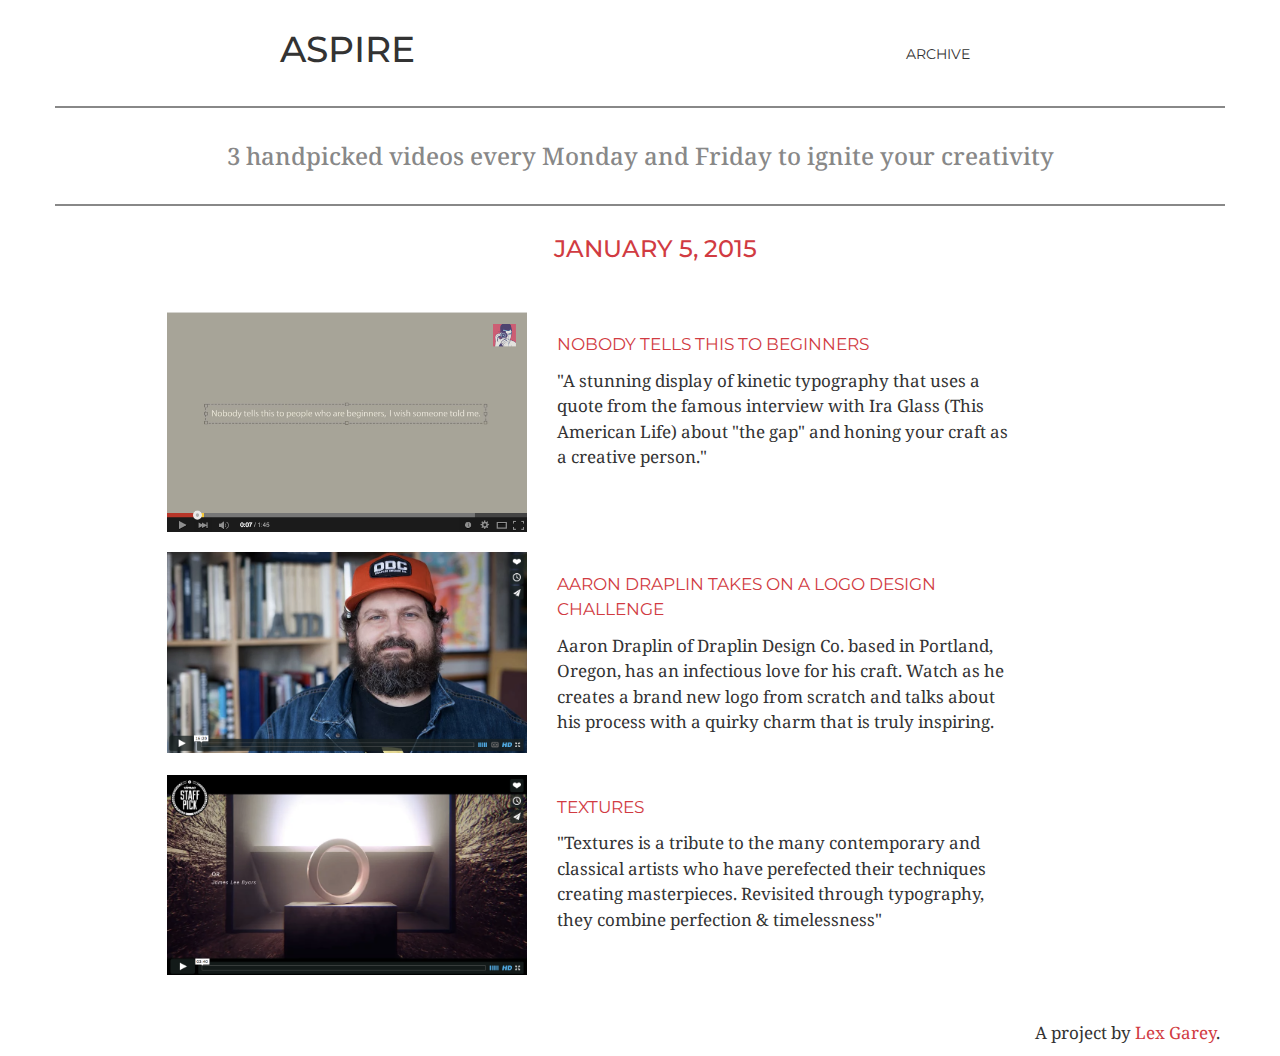
==== archive.html @ 5d82b9f4 "Add archive page & top nav link" ====
<!doctype html>
<html class="no-js">
    <head>
        <meta charset="utf-8">
        <title>Aspire</title>
        <meta name="description" content="">
        <meta name="viewport" content="width=device-width, initial-scale=1">
        <link rel='shortcut icon' type='image/x-icon' href='favicon.ico' />

        <!-- build:css styles/vendor.css -->
        <!-- bower:css -->
        <!-- endbower -->
        <!-- endbuild -->

        <!-- build:css({.tmp,app}) styles/main.css -->
        <link rel="stylesheet" href="styles/main.css">
        <link href='http://fonts.googleapis.com/css?family=Montserrat' rel='stylesheet' type='text/css'>
        <link href='http://fonts.googleapis.com/css?family=Droid+Serif' rel='stylesheet' type='text/css'>
        <!-- endbuild -->

        <!-- build:js scripts/vendor/modernizr.js -->
        <script src="bower_components/modernizr/modernizr.js"></script>
        <!-- endbuild -->
    </head>
    <body>
        <!--[if lt IE 10]>
            <p class="browsehappy">You are using an <strong>outdated</strong> browser. Please <a href="http://browsehappy.com/">upgrade your browser</a> to improve your experience.</p>
        <![endif]-->
        <div class="container">
          <div class="row header">
              <div class="col-md-6">
                <h1 class="logo"><a href="/">ASPIRE</a></h1>
              </div>
              <div class="nav-links col-md-6 ">
                <a href="archive.html">Archive</a>
              </div>
            </div>
       
         
            <div class="row blurb">
              <h2>3 handpicked videos every Monday and Friday to ignite your creativity</h2>
            </div>
          

        <div class="container">
          <div class="row">
              <h3 class="date accent">January 5, 2015</h3>
              </div>
            </div>

            
            <!-- Video 1 -->
            <div class="interview">
            <div class="row">

            <div class="col-md-offset-1 col-md-4 ">
                <img src="images/beginners.png" alt="Nobody Tells Beginners This" class="img-responsive">
            </div> 

            <div class="col-md-5 content">
                <p class="question">
                    <a href="">Nobody Tells This to Beginners</a>
                </p>
                <p>"A stunning display of kinetic typography that uses a quote from the famous interview with Ira Glass (This American Life) about "the gap" and honing your craft as a creative person."</p>
            </div>
          </div>
        </div>

            <!-- Video 2 -->
            <div class="interview">
            <div class="row ">
            <div class="col-md-offset-1 col-md-4 ">
              <img src="images/aaron.png" alt="Aaron Draplin Takes On a Logo Design Challenge" class="img-responsive">
            </div> 

            <div class="col-md-5 content">
              <p class="question">
                <a href="">Aaron Draplin Takes On a Logo Design Challenge</a>
              </p>
              <p>Aaron Draplin of Draplin Design Co. based in Portland, Oregon, has an infectious love for his craft. Watch as he creates a brand new logo from scratch and talks about his process with a quirky charm that is truly inspiring.</p>
            </div>
          </div>
          </div>

           <!-- Video 3 -->
           <div class="interview">
           <div class="row">
            <div class="col-md-offset-1 col-md-4 ">
              <img src="images/textures.png" alt="Textures" class="img-responsive">
            </div> 

            <div class="col-md-5  content">
              <p class="question">
                <a href="">Textures</a>
              </p>
              <p>"Textures is a tribute to the many contemporary and classical artists who have perefected their techniques creating masterpieces. Revisited through typography, they combine perfection &amp timelessness"</p>
            </div>
         </div>
          </div>
        </div>


 <div class="container">
            <div class="row">
                <footer class="footer">
                    A project by <a href="http://lexgarey.co/">Lex Garey</a>.
                </footer>
            </div>
        </div>
   






        <!-- build:js scripts/vendor.js -->
        <!-- bower:js -->
        <script src="bower_components/jquery/dist/jquery.js"></script>
        <!-- endbower -->
        <!-- endbuild -->

        <!-- Google Analytics: change UA-XXXXX-X to be your site's ID. -->
        <script>
            (function(b,o,i,l,e,r){b.GoogleAnalyticsObject=l;b[l]||(b[l]=
            function(){(b[l].q=b[l].q||[]).push(arguments)});b[l].l=+new Date;
            e=o.createElement(i);r=o.getElementsByTagName(i)[0];
            e.src='//www.google-analytics.com/analytics.js';
            r.parentNode.insertBefore(e,r)}(window,document,'script','ga'));
            ga('create','UA-58198185-1');ga('send','pageview');
        </script>


        <!-- build:js scripts/plugins.js -->
        <script src="bower_components/bootstrap-sass-official/vendor/assets/javascripts/bootstrap/affix.js"></script>
        <script src="bower_components/bootstrap-sass-official/vendor/assets/javascripts/bootstrap/alert.js"></script>
        <script src="bower_components/bootstrap-sass-official/vendor/assets/javascripts/bootstrap/dropdown.js"></script>
        <script src="bower_components/bootstrap-sass-official/vendor/assets/javascripts/bootstrap/tooltip.js"></script>
        <script src="bower_components/bootstrap-sass-official/vendor/assets/javascripts/bootstrap/modal.js"></script>
        <script src="bower_components/bootstrap-sass-official/vendor/assets/javascripts/bootstrap/transition.js"></script>
        <script src="bower_components/bootstrap-sass-official/vendor/assets/javascripts/bootstrap/button.js"></script>
        <script src="bower_components/bootstrap-sass-official/vendor/assets/javascripts/bootstrap/popover.js"></script>
        <script src="bower_components/bootstrap-sass-official/vendor/assets/javascripts/bootstrap/carousel.js"></script>
        <script src="bower_components/bootstrap-sass-official/vendor/assets/javascripts/bootstrap/scrollspy.js"></script>
        <script src="bower_components/bootstrap-sass-official/vendor/assets/javascripts/bootstrap/collapse.js"></script>
        <script src="bower_components/bootstrap-sass-official/vendor/assets/javascripts/bootstrap/tab.js"></script>
        <!-- endbuild -->

        <!-- build:js scripts/main.js -->
        <script src="scripts/main.js"></script>
        <!-- endbuild -->
</body>
</html>
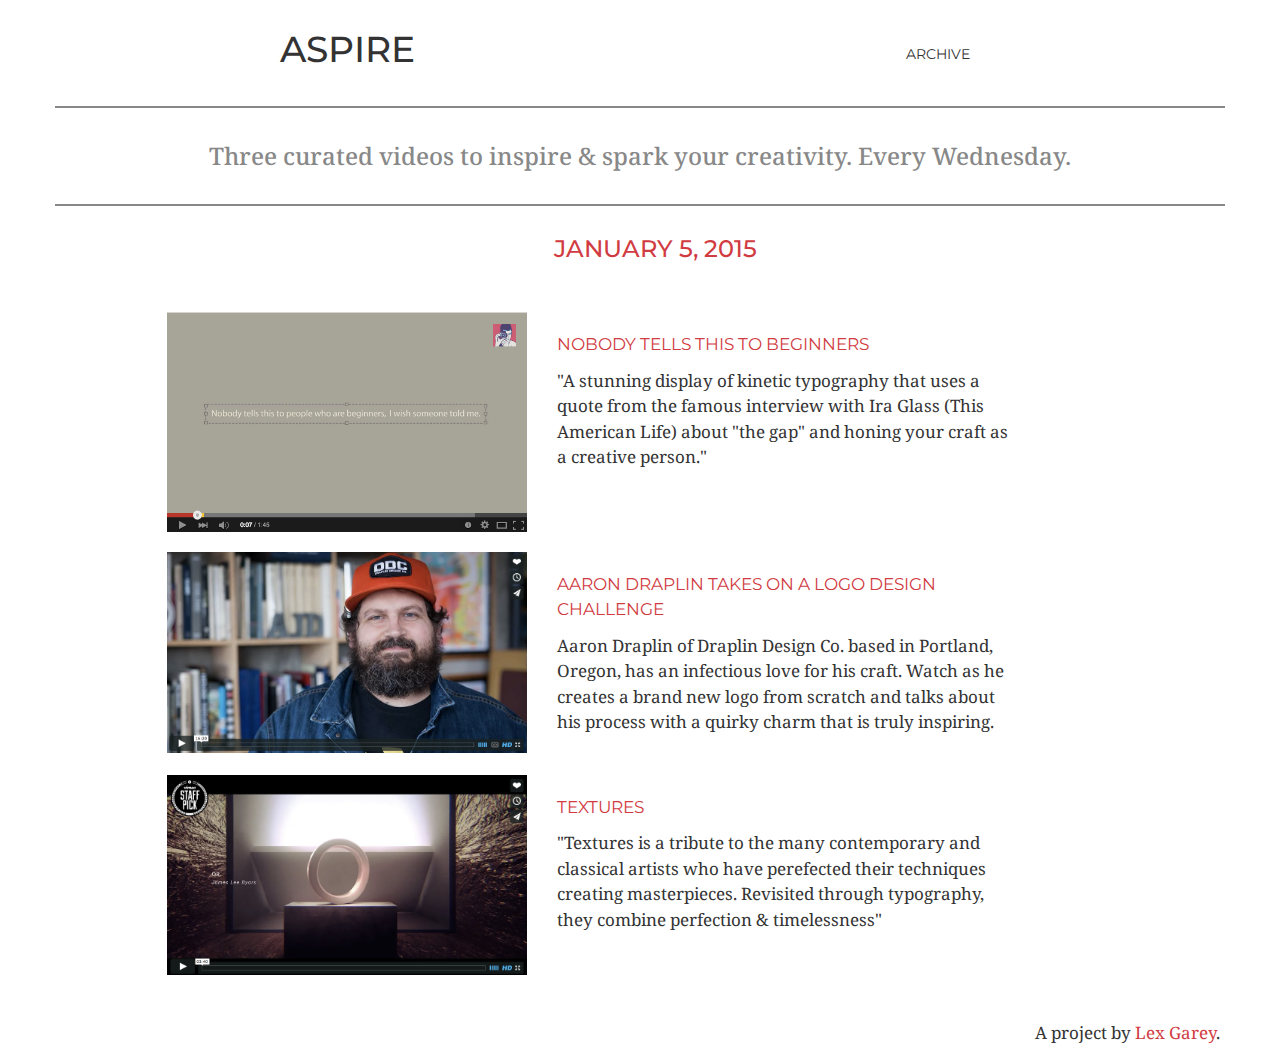
==== commit 7b392a05: "Update tagline" ====
--- a/archive.html
+++ b/archive.html
@@ -38,7 +38,7 @@
        
          
             <div class="row blurb">
-              <h2>3 handpicked videos every Monday and Friday to ignite your creativity</h2>
+              <h2>Three curated videos to inspire &amp spark your creativity. Every Wednesday.</h2>
             </div>
           
 
@@ -54,12 +54,12 @@
             <div class="row">
 
             <div class="col-md-offset-1 col-md-4 ">
-                <img src="images/beginners.png" alt="Nobody Tells Beginners This" class="img-responsive">
+                <a href="http://www.youtube.com/watch?v=E1oZhEIrer4"><img src="images/beginners.png" alt="Nobody Tells Beginners This" class="img-responsive"></a>
             </div> 
 
             <div class="col-md-5 content">
                 <p class="question">
-                    <a href="">Nobody Tells This to Beginners</a>
+                    <a href="http://www.youtube.com/watch?v=E1oZhEIrer4">Nobody Tells This to Beginners</a>
                 </p>
                 <p>"A stunning display of kinetic typography that uses a quote from the famous interview with Ira Glass (This American Life) about "the gap" and honing your craft as a creative person."</p>
             </div>
@@ -70,12 +70,12 @@
             <div class="interview">
             <div class="row ">
             <div class="col-md-offset-1 col-md-4 ">
-              <img src="images/aaron.png" alt="Aaron Draplin Takes On a Logo Design Challenge" class="img-responsive">
+              <a href="http://vimeo.com/113751583"><img src="images/aaron.png" alt="Aaron Draplin Takes On a Logo Design Challenge" class="img-responsive">
             </div> 
 
             <div class="col-md-5 content">
               <p class="question">
-                <a href="">Aaron Draplin Takes On a Logo Design Challenge</a>
+                <a href="http://vimeo.com/113751583">Aaron Draplin Takes On a Logo Design Challenge</a>
               </p>
               <p>Aaron Draplin of Draplin Design Co. based in Portland, Oregon, has an infectious love for his craft. Watch as he creates a brand new logo from scratch and talks about his process with a quirky charm that is truly inspiring.</p>
             </div>
@@ -86,12 +86,12 @@
            <div class="interview">
            <div class="row">
             <div class="col-md-offset-1 col-md-4 ">
-              <img src="images/textures.png" alt="Textures" class="img-responsive">
+              <a href="http://vimeo.com/115935010"><img src="images/textures.png" alt="Textures" class="img-responsive"></a>
             </div> 
 
             <div class="col-md-5  content">
               <p class="question">
-                <a href="">Textures</a>
+                <a href="http://vimeo.com/115935010">Textures</a>
               </p>
               <p>"Textures is a tribute to the many contemporary and classical artists who have perefected their techniques creating masterpieces. Revisited through typography, they combine perfection &amp timelessness"</p>
             </div>
